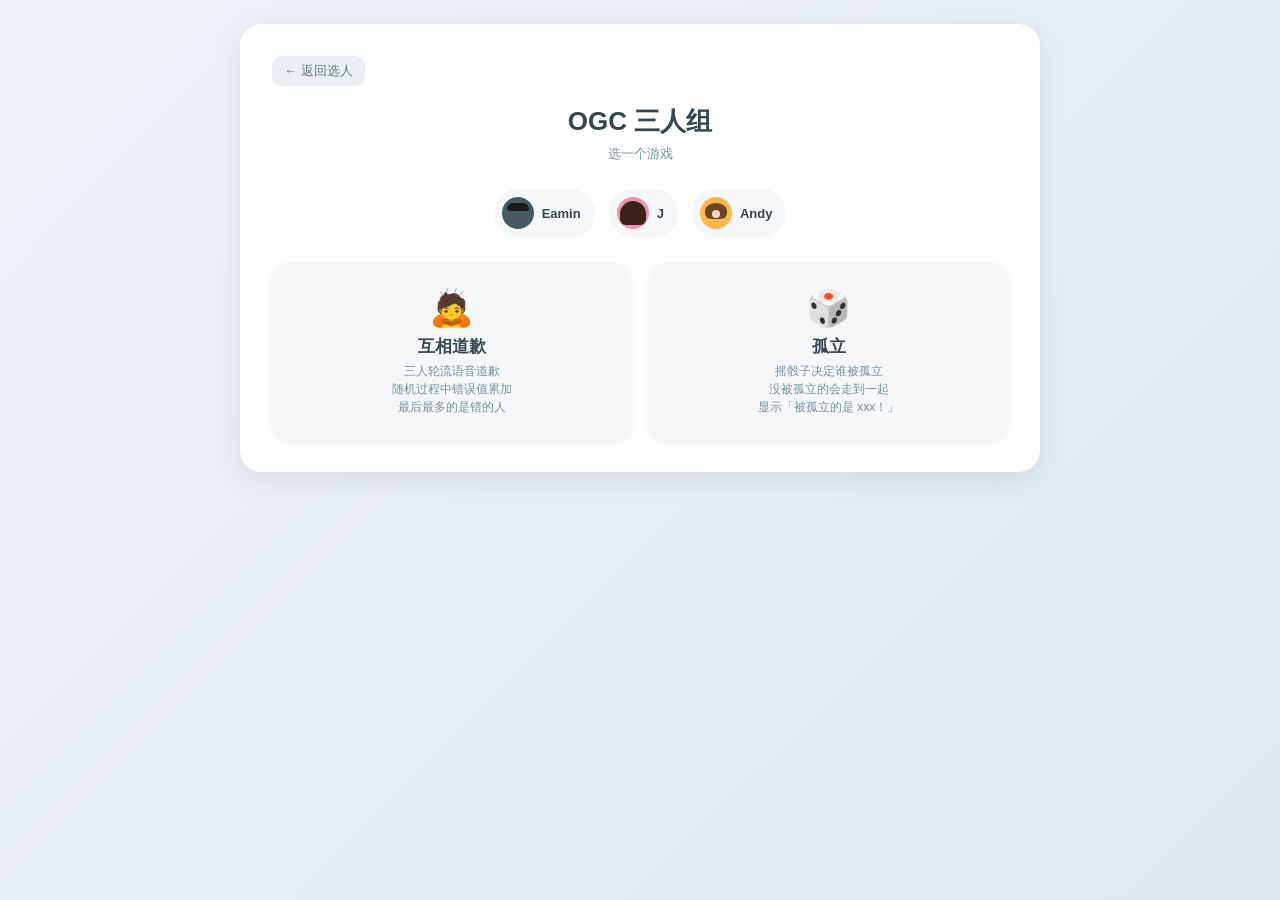
==== OGC/index.html @ 47b8a350 "feat: PGC character select + OGC apology/isolation games" ====
<!DOCTYPE html>
<html lang="zh">
  <head>
    <meta charset="UTF-8" />
    <meta name="viewport" content="width=device-width, initial-scale=1.0" />
    <title>OGC · 游戏选择</title>
    <style>
      * {
        box-sizing: border-box;
      }

      body {
        margin: 0;
        padding: 24px;
        min-height: 100vh;
        background: linear-gradient(135deg, #eef3f8, #dfe8f0);
        font-family: -apple-system, BlinkMacSystemFont, "PingFang SC",
          "Microsoft YaHei", sans-serif;
        color: #37474f;
      }

      .container {
        max-width: 800px;
        margin: 0 auto;
        background: rgba(255, 255, 255, 0.95);
        border-radius: 22px;
        padding: 32px;
        box-shadow: 0 8px 30px rgba(0, 0, 0, 0.08);
      }

      .topbar {
        display: flex;
        justify-content: space-between;
        align-items: center;
        margin-bottom: 18px;
      }

      .back {
        text-decoration: none;
        color: #607d8b;
        font-size: 13px;
        padding: 6px 12px;
        border-radius: 10px;
        background: #eceff1;
        transition: background 0.15s;
      }
      .back:hover {
        background: #cfd8dc;
      }

      h1 {
        text-align: center;
        margin: 0 0 6px;
        font-size: 26px;
        color: #37474f;
      }

      .subtitle {
        text-align: center;
        color: #78909c;
        font-size: 13px;
        margin-bottom: 26px;
      }

      .members {
        display: flex;
        justify-content: center;
        gap: 14px;
        margin-bottom: 26px;
      }

      .member {
        display: flex;
        align-items: center;
        gap: 8px;
        padding: 8px 14px 8px 8px;
        background: #f5f7f9;
        border-radius: 28px;
        font-size: 13px;
        font-weight: 600;
      }

      .member .avatar {
        width: 32px;
        height: 32px;
        border-radius: 50%;
        position: relative;
        overflow: hidden;
      }

      .games {
        display: grid;
        grid-template-columns: 1fr 1fr;
        gap: 18px;
      }

      .game-tile {
        background: #f5f7f9;
        border-radius: 18px;
        padding: 24px 18px;
        text-align: center;
        text-decoration: none;
        color: #37474f;
        font-weight: 600;
        box-shadow: 0 2px 6px rgba(0, 0, 0, 0.06);
        transition: transform 0.2s, box-shadow 0.2s;
        cursor: pointer;
      }

      .game-tile:hover {
        transform: translateY(-3px);
        box-shadow: 0 6px 16px rgba(0, 0, 0, 0.14);
      }

      .game-tile .icon {
        font-size: 36px;
        margin-bottom: 6px;
      }

      .game-tile .title {
        font-size: 17px;
        margin-bottom: 4px;
      }

      .game-tile .desc {
        font-size: 12px;
        color: #78909c;
        font-weight: 400;
        line-height: 1.5;
      }

      /* mini avatar 复用 index.html 的配色 */
      .av-eamin {
        background: #455a64;
      }
      .av-eamin::after {
        content: "";
        position: absolute;
        width: 22px;
        height: 8px;
        background: #1a1a1a;
        border-radius: 11px 11px 4px 4px;
        top: 6px;
        left: 50%;
        transform: translateX(-50%);
      }

      .av-j {
        background: #f48fb1;
      }
      .av-j::after {
        content: "";
        position: absolute;
        width: 26px;
        height: 24px;
        background: #3a2418;
        border-radius: 13px 13px 6px 6px;
        top: 4px;
        left: 50%;
        transform: translateX(-50%);
      }

      .av-andy {
        background: #ffb74d;
      }
      .av-andy::after {
        content: "";
        position: absolute;
        width: 22px;
        height: 16px;
        background: #6e4426;
        border-radius: 50% 50% 6px 6px;
        top: 6px;
        left: 50%;
        transform: translateX(-50%);
      }

      .av-andy::before {
        content: "";
        position: absolute;
        width: 8px;
        height: 8px;
        background: #ffd6bd;
        border-radius: 50%;
        top: 13px;
        left: 50%;
        transform: translateX(-50%);
        z-index: 1;
      }

      @media (max-width: 600px) {
        body {
          padding: 12px;
        }
        .container {
          padding: 18px;
        }
        h1 {
          font-size: 20px;
        }
        .games {
          grid-template-columns: 1fr;
        }
      }
    </style>
  </head>
  <body>
    <div class="container">
      <div class="topbar">
        <a class="back" href="../index.html">← 返回选人</a>
        <span></span>
      </div>

      <h1>OGC 三人组</h1>
      <div class="subtitle">选一个游戏</div>

      <div class="members">
        <div class="member"><span class="avatar av-eamin"></span>Eamin</div>
        <div class="member"><span class="avatar av-j"></span>J</div>
        <div class="member"><span class="avatar av-andy"></span>Andy</div>
      </div>

      <div class="games">
        <a class="game-tile" href="apology.html">
          <div class="icon">🙇</div>
          <div class="title">互相道歉</div>
          <div class="desc">
            三人轮流语音道歉<br />随机过程中错误值累加<br />最后最多的是错的人
          </div>
        </a>
        <a class="game-tile" href="isolation.html">
          <div class="icon">🎲</div>
          <div class="title">孤立</div>
          <div class="desc">
            摇骰子决定谁被孤立<br />没被孤立的会走到一起<br />显示「被孤立的是 xxx！」
          </div>
        </a>
      </div>
    </div>
  </body>
</html>
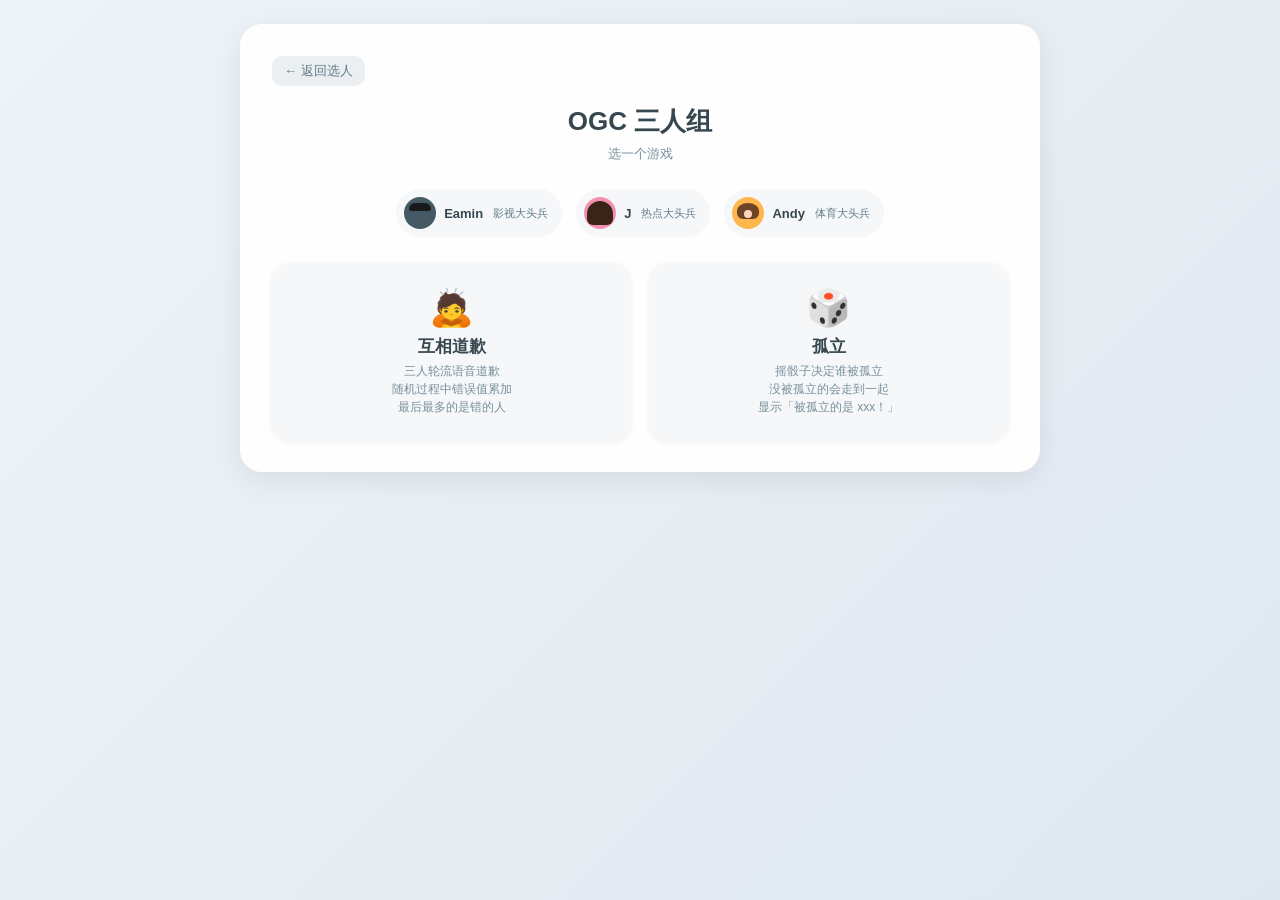
==== commit 53de555b: "ui: replace hair descriptions with content-vertical roles" ====
--- a/OGC/index.html
+++ b/OGC/index.html
@@ -86,6 +86,13 @@
         border-radius: 50%;
         position: relative;
         overflow: hidden;
+      }
+
+      .member .role {
+        font-size: 11px;
+        color: #607d8b;
+        font-weight: 500;
+        margin-left: 2px;
       }
 
       .games {
@@ -215,9 +222,9 @@
       <div class="subtitle">选一个游戏</div>
 
       <div class="members">
-        <div class="member"><span class="avatar av-eamin"></span>Eamin</div>
-        <div class="member"><span class="avatar av-j"></span>J</div>
-        <div class="member"><span class="avatar av-andy"></span>Andy</div>
+        <div class="member"><span class="avatar av-eamin"></span>Eamin <span class="role">影视大头兵</span></div>
+        <div class="member"><span class="avatar av-j"></span>J <span class="role">热点大头兵</span></div>
+        <div class="member"><span class="avatar av-andy"></span>Andy <span class="role">体育大头兵</span></div>
       </div>
 
       <div class="games">
